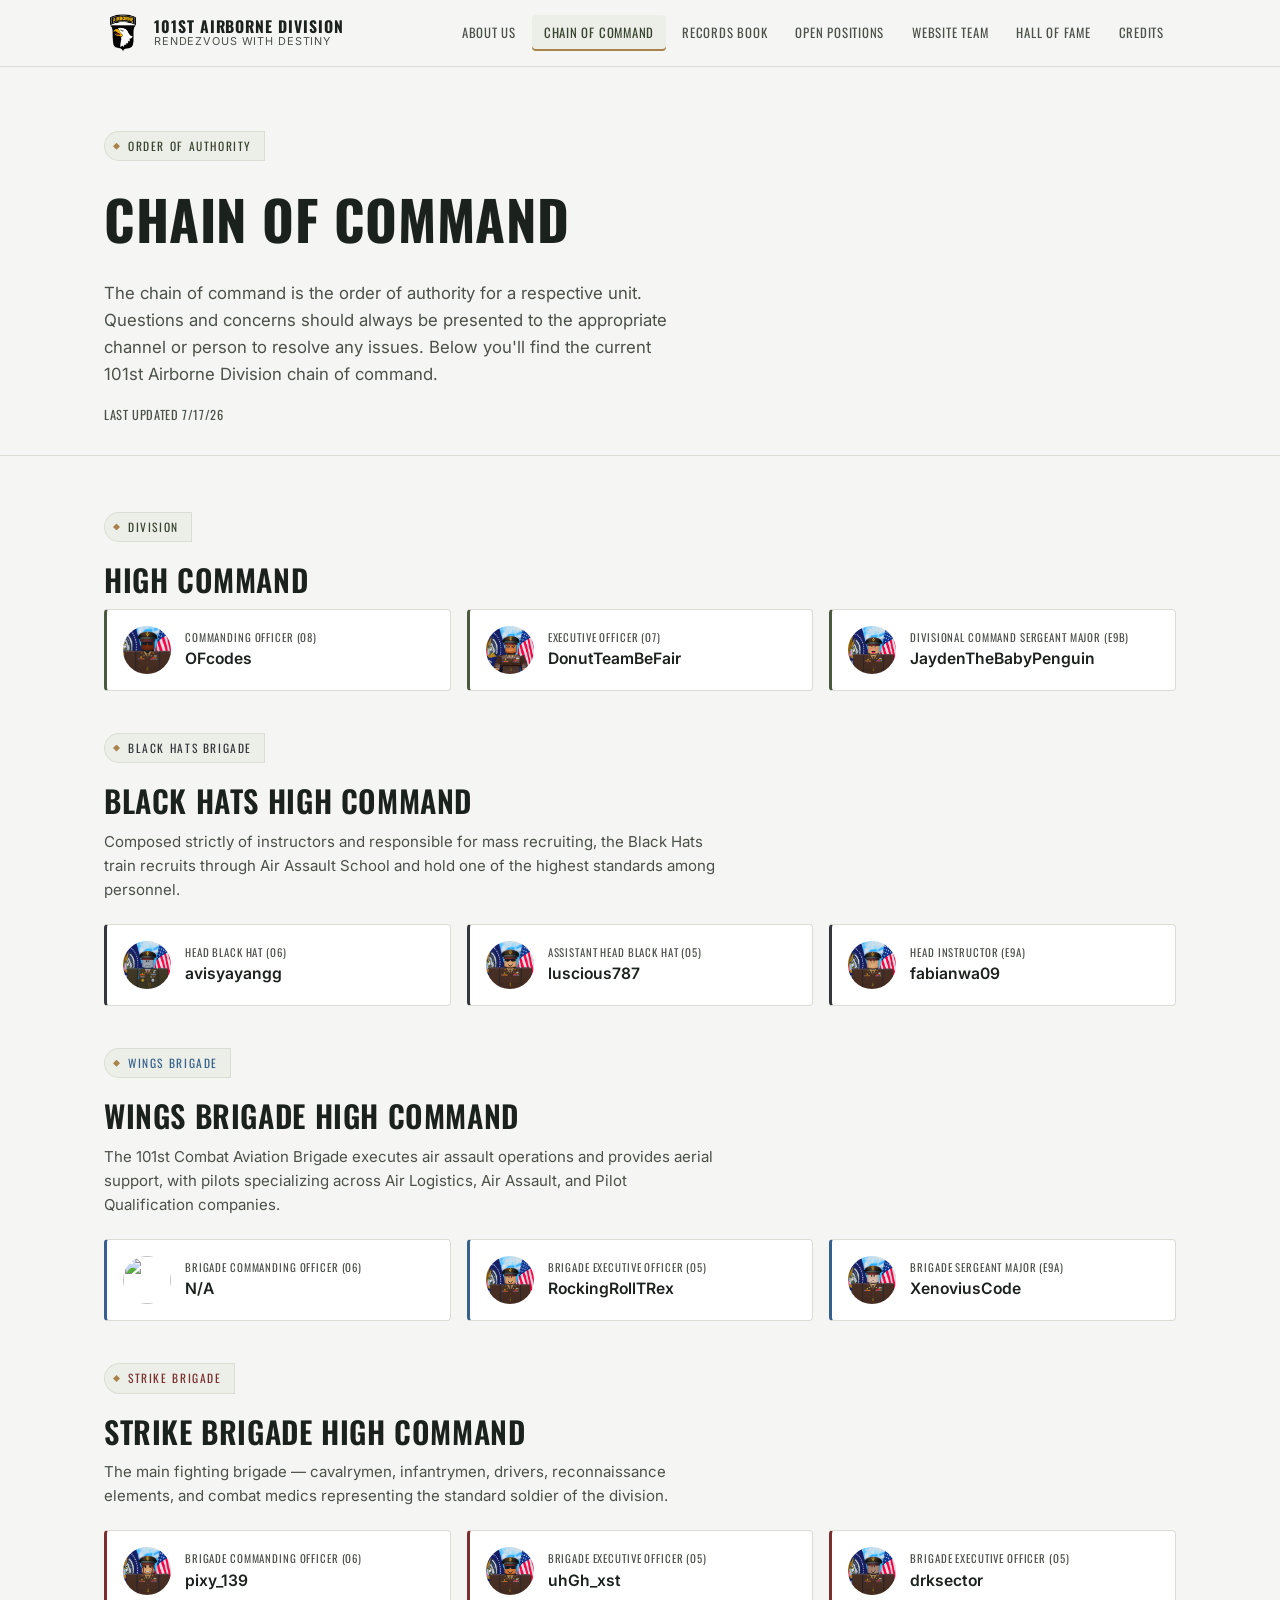
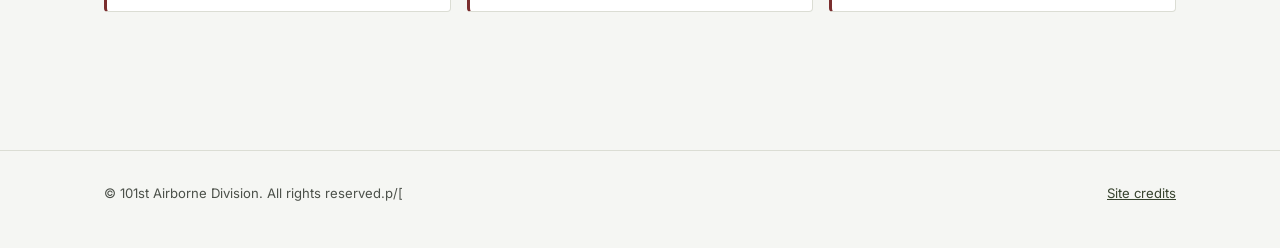
==== chain-of-command.html @ 45d6a577 "first commit" ====
<!doctype html>
<html lang="en">
  <head>
    <meta charset="UTF-8" />
    <meta name="viewport" content="width=device-width, initial-scale=1" />
    <title>101st Airborne Division — Chain of Command</title>
    <meta
      name="description"
      content="The order of authority for the 101st Airborne Division, by brigade."
    />
    <link rel="stylesheet" href="styles.css" />
  </head>
  <body>
    <header class="site-header">
      <div class="nav-row">
        <a class="brand" href="index.html">
          <img src="101stLogo.png" alt="101st Airborne Division crest" />
          <span class="brand-text">
            <span class="unit">101st Airborne Division</span>
            <span class="motto">Rendezvous with Destiny</span>
          </span>
        </a>
        <button class="nav-toggle" aria-label="Toggle navigation">
          <span></span><span></span><span></span>
        </button>
        <nav class="primary">
          <a href="index.html">About Us</a>
          <a href="chain-of-command.html" class="active">Chain of Command</a>
          <a href="records-book.html">Records Book</a>
          <a href="open-positions.html">Open Positions</a>
          <a href="website-team-application.html">Website Team</a>
          <a href="hall-of-fame.html">Hall of Fame</a>
          <a href="credits.html">Credits</a>
        </nav>
      </div>
    </header>

    <section class="hero" style="padding-bottom: 24px">
      <div class="wrap">
        <span class="tag">Order of Authority</span>
        <h1>Chain of Command</h1>
        <p class="lede">
          The chain of command is the order of authority for a respective unit.
          Questions and concerns should always be presented to the appropriate
          channel or person to resolve any issues. Below you'll find the current
          101st Airborne Division chain of command.
        </p>
        <span class="updated">Last updated 7/17/26</span>
      </div>
    </section>

    <section class="block">
      <div class="wrap">
        <div class="roster-group">
          <span class="tag">Division</span>
          <h2>High Command</h2>
          <div class="roster-grid">
            <div class="roster-card">
              <img src="OFcodes.png" />
              <div>
                <div class="role">Commanding Officer (O8)</div>
                <div class="name">OFcodes</div>
              </div>
            </div>
            <div class="roster-card">
              <img src="DonutTeamBeFair.png" alt="" />
              <div>
                <div class="role">Executive Officer (O7)</div>
                <div class="name">DonutTeamBeFair</div>
              </div>
            </div>
            <div class="roster-card">
              <img src="JaydenTheBabyPenguin.png" alt="" />
              <div>
                <div class="role">Divisional Command Sergeant Major (E9B)</div>
                <div class="name">JaydenTheBabyPenguin</div>
              </div>
            </div>
          </div>
        </div>

        <div class="roster-group blackhats">
          <span class="tag slate">Black Hats Brigade</span>
          <h2>Black Hats High Command</h2>
          <p class="desc">
            Composed strictly of instructors and responsible for mass
            recruiting, the Black Hats train recruits through Air Assault School
            and hold one of the highest standards among personnel.
          </p>
          <div class="roster-grid">
            <div class="roster-card">
              <img src="avisyayangg.png" />
              <div>
                <div class="role">Head Black Hat (O6)</div>
                <div class="name">avisyayangg</div>
              </div>
            </div>
            <div class="roster-card">
              <img src="luscious787.png" alt="" />
              <div>
                <div class="role">Assistant Head Black Hat (O5)</div>
                <div class="name">luscious787</div>
              </div>
            </div>
            <div class="roster-card">
              <img src="fabianwa09.png" alt="" />
              <div>
                <div class="role">Head Instructor (E9A)</div>
                <div class="name">fabianwa09</div>
              </div>
            </div>
          </div>
        </div>

        <div class="roster-group wings">
          <span class="tag steel">Wings Brigade</span>
          <h2>Wings Brigade High Command</h2>
          <p class="desc">
            The 101st Combat Aviation Brigade executes air assault operations
            and provides aerial support, with pilots specializing across Air
            Logistics, Air Assault, and Pilot Qualification companies.
          </p>
          <div class="roster-grid">
            <div class="roster-card">
              <img src="alt" ="" />
              <div>
                <div class="role">Brigade Commanding Officer (O6)</div>
                <div class="name">N/A</div>
              </div>
            </div>
            <div class="roster-card">
              <img src="RockingRollTRex.png" alt="" />
              <div>
                <div class="role">Brigade Executive Officer (O5)</div>
                <div class="name">RockingRollTRex</div>
              </div>
            </div>
            <div class="roster-card">
              <img src="XenoviusCode.png" alt="" />
              <div>
                <div class="role">Brigade Sergeant Major (E9A)</div>
                <div class="name">XenoviusCode</div>
              </div>
            </div>
          </div>
        </div>

        <div class="roster-group strike">
          <span class="tag crimson">Strike Brigade</span>
          <h2>Strike Brigade High Command</h2>
          <p class="desc">
            The main fighting brigade — cavalrymen, infantrymen, drivers,
            reconnaissance elements, and combat medics representing the standard
            soldier of the division.
          </p>
          <div class="roster-grid">
            <div class="roster-card">
              <img src="pixy_139.png" alt="" />
              <div>
                <div class="role">Brigade Commanding Officer (O6)</div>
                <div class="name">pixy_139</div>
              </div>
            </div>
            <div class="roster-card">
              <img src="uhGh_xst.png" alt="" />
              <div>
                <div class="role">Brigade Executive Officer (O5)</div>
                <div class="name">uhGh_xst</div>
              </div>
            </div>
            <div class="roster-card">
              <img src="drksector.png" alt="" />
              <div>
                <div class="role">Brigade Executive Officer (O5)</div>
                <div class="name">drksector</div>
              </div>
            </div>
          </div>
        </div>
      </div>
    </section>

    <footer class="site-footer">
      <div class="wrap">
        <p>&copy; 101st Airborne Division. All rights reserved.p/[</p>
        <p><a href="credits.html">Site credits</a></p>
      </div>
    </footer>

    <script src="script.js"></script>
  </body>
</html>
---- styles.css ----
/* ===========================================================
   101st Airborne Division — shared stylesheet
   Tokens
   Color:  --bg #F5F6F3 (paper), --ink #1B211D (near-black green-grey),
           --olive #4B5A3E (division), --gold #A9834B (rank/insignia),
           --steel #35618C (Wings), --crimson #7A2E2E (Strike), --slate #33363A (Black Hats)
   Type:   Display = Oswald (condensed, signage), Body = Inter
   Signature: the "service tag" — a rounded chevron-tab used as eyebrow/badge/divider
=========================================================== */

@import url('https://fonts.googleapis.com/css2?family=Oswald:wght@400;500;600;700&family=Inter:wght@400;500;600;700&display=swap');

:root{
  --bg: #F5F6F3;
  --bg-alt: #ECEEE8;
  --ink: #1B211D;
  --ink-soft: #4B5049;
  --line: #DBDDD4;
  --olive: #4B5A3E;
  --olive-dark: #37432E;
  --gold: #A9834B;
  --steel: #35618C;
  --crimson: #7A2E2E;
  --slate: #33363A;
  --paper-card: #FFFFFF;
  --radius: 4px;
  --max: 1120px;
}

*{ box-sizing: border-box; }
html{ scroll-behavior: smooth; }
body{
  margin:0;
  background: var(--bg);
  color: var(--ink);
  font-family: 'Inter', system-ui, sans-serif;
  font-size: 16px;
  line-height: 1.6;
  -webkit-font-smoothing: antialiased;
}
h1,h2,h3,h4{
  font-family: 'Oswald', 'Inter', sans-serif;
  font-weight: 600;
  text-transform: uppercase;
  letter-spacing: 0.02em;
  margin: 0 0 0.5em;
  color: var(--ink);
}
h1{ font-size: clamp(2.1rem, 5vw, 3.4rem); font-weight: 700; letter-spacing: 0.01em; }
h2{ font-size: clamp(1.4rem, 3vw, 1.9rem); }
h3{ font-size: 1.1rem; letter-spacing: 0.04em; }
p{ margin: 0 0 1em; color: var(--ink-soft); }
a{ color: var(--olive-dark); }
img{ max-width: 100%; display:block; }
:focus-visible{ outline: 2px solid var(--gold); outline-offset: 3px; }

.wrap{ max-width: var(--max); margin: 0 auto; padding: 0 24px; }

/* ---------- Header / Nav ---------- */
.site-header{
  position: sticky; top:0; z-index: 50;
  background: rgba(245,246,243,0.92);
  backdrop-filter: blur(6px);
  border-bottom: 1px solid var(--line);
}
.nav-row{
  display:flex; align-items:center; justify-content: space-between;
  padding: 14px 24px;
  max-width: var(--max); margin: 0 auto;
}
.brand{
  display:flex; align-items:center; gap:12px;
  text-decoration:none; color: var(--ink);
}
.brand img{ width:38px; height:38px; border-radius: 3px; object-fit:cover; }
.brand-text{ display:flex; flex-direction:column; line-height:1.1; }
.brand-text .unit{ font-family:'Oswald',sans-serif; font-weight:700; font-size:0.98rem; letter-spacing:0.06em; text-transform:uppercase; }
.brand-text .motto{ font-size:0.68rem; color: var(--ink-soft); letter-spacing:0.08em; text-transform:uppercase; }

nav.primary{ display:flex; gap: 4px; flex-wrap:wrap; }
nav.primary a{
  text-decoration:none;
  color: var(--ink-soft);
  font-family:'Oswald',sans-serif;
  font-size: 0.8rem;
  letter-spacing: 0.06em;
  text-transform: uppercase;
  padding: 8px 12px;
  border-radius: var(--radius);
  transition: background 0.15s, color 0.15s;
}
nav.primary a:hover{ background: var(--bg-alt); color: var(--ink); }
nav.primary a.active{ color: var(--olive-dark); background: var(--bg-alt); box-shadow: inset 0 -2px 0 var(--gold); }

.nav-toggle{ display:none; background:none; border:1px solid var(--line); border-radius: var(--radius); padding:8px 10px; cursor:pointer; }
.nav-toggle span{ display:block; width:20px; height:2px; background: var(--ink); margin:4px 0; }

@media (max-width: 860px){
  nav.primary{
    display:none;
    position:absolute; top:100%; left:0; right:0;
    background: var(--bg); border-bottom:1px solid var(--line);
    flex-direction:column; padding: 8px 24px 16px;
  }
  nav.primary.open{ display:flex; }
  .nav-toggle{ display:block; }
}

/* ---------- Service Tag (signature element) ---------- */
.tag{
  display:inline-flex; align-items:center; gap:8px;
  font-family:'Oswald',sans-serif;
  font-size: 0.72rem;
  letter-spacing: 0.14em;
  text-transform: uppercase;
  color: var(--olive-dark);
  background: var(--bg-alt);
  border: 1px solid var(--line);
  padding: 5px 12px 5px 8px;
  border-radius: 999px 4px 4px 999px;
  margin-bottom: 14px;
}
.tag::before{
  content:"";
  width:7px; height:7px;
  background: var(--gold);
  clip-path: polygon(50% 0%, 100% 50%, 50% 100%, 0% 50%);
  flex: none;
}
.tag.steel{ color: var(--steel); }
.tag.crimson{ color: var(--crimson); }
.tag.slate{ color: var(--slate); }

/* chevron divider */
.chevrons{ display:flex; gap:6px; margin: 28px 0; align-items:center; }
.chevrons span{
  width: 14px; height:14px;
  border-top: 2px solid var(--gold);
  border-right: 2px solid var(--gold);
  transform: rotate(45deg);
  opacity: 0.85;
}
.chevrons span:nth-child(2){ opacity:0.55; }
.chevrons span:nth-child(3){ opacity:0.3; }
.chevrons.center{ justify-content:center; }

/* ---------- Hero ---------- */
.hero{
  padding: 64px 0 40px;
  border-bottom: 1px solid var(--line);
}
.hero-grid{
  display:grid; grid-template-columns: 1.1fr 0.9fr; gap: 48px; align-items:center;
}
.hero h1{ margin-bottom: 18px; }
.hero p.lede{ font-size: 1.05rem; max-width: 52ch; }
.hero-img{
  border-radius: var(--radius);
  overflow:hidden;
  border: 1px solid var(--line);
  box-shadow: 0 18px 40px -20px rgba(27,33,29,0.35);
  aspect-ratio: 4/3;
}
.hero-img img{ width:100%; height:100%; object-fit:cover; }
.quote-line{
  font-family:'Oswald',sans-serif;
  font-style: normal;
  font-size: 1.1rem;
  letter-spacing: 0.04em;
  color: var(--olive-dark);
  border-left: 3px solid var(--gold);
  padding-left: 14px;
  margin-top: 20px;
}
@media (max-width: 860px){
  .hero-grid{ grid-template-columns: 1fr; }
}

/* ---------- Section shell ---------- */
section.block{ padding: 56px 0; }
section.block.alt{ background: var(--bg-alt); }
section.block .section-head{ max-width: 62ch; margin-bottom: 32px; }

/* ---------- Brigade cards ---------- */
.brigade-grid{
  display:grid; grid-template-columns: repeat(3, 1fr); gap: 20px;
}
@media (max-width: 900px){ .brigade-grid{ grid-template-columns: 1fr; } }

.brigade-card{
  background: var(--paper-card);
  border: 1px solid var(--line);
  border-radius: var(--radius);
  overflow:hidden;
  display:flex; flex-direction:column;
  border-top: 3px solid var(--olive);
}
.brigade-card.wings{ border-top-color: var(--steel); }
.brigade-card.strike{ border-top-color: var(--crimson); }
.brigade-card.blackhats{ border-top-color: var(--slate); }
.brigade-card img{ aspect-ratio: 16/10; object-fit:cover; }
.brigade-card .body{ padding: 20px 20px 24px; flex:1; display:flex; flex-direction:column; }
.brigade-card h3{ margin-bottom: 10px; }
.brigade-card p{ font-size: 0.94rem; flex:1; }
.brigade-card .motto{
  font-family:'Oswald',sans-serif; text-transform:uppercase; letter-spacing:0.06em;
  font-size: 0.78rem; color: var(--ink-soft); margin-top: 10px;
}

/* ---------- Command roster ---------- */
.roster-group{ margin-bottom: 42px; }
.roster-group h2{ margin-bottom: 4px; }
.roster-group .desc{ max-width: 68ch; margin-bottom: 22px; font-size: 0.94rem; }
.roster-grid{
  display:grid; grid-template-columns: repeat(auto-fit, minmax(220px, 1fr)); gap: 16px;
}
.roster-card{
  background: var(--paper-card);
  border: 1px solid var(--line);
  border-radius: var(--radius);
  padding: 16px;
  display:flex; gap:14px; align-items:center;
  border-left: 3px solid var(--olive);
}
.roster-group.wings .roster-card{ border-left-color: var(--steel); }
.roster-group.strike .roster-card{ border-left-color: var(--crimson); }
.roster-group.blackhats .roster-card{ border-left-color: var(--slate); }
.roster-card img{ width:48px; height:48px; border-radius:50%; object-fit:cover; flex:none; }
.roster-card .role{ font-size: 0.68rem; letter-spacing: 0.08em; text-transform:uppercase; color: var(--ink-soft); font-family:'Oswald',sans-serif; }
.roster-card .name{ font-weight:600; font-size: 0.98rem; }

/* ---------- Records ---------- */
.record-list{ display:flex; flex-direction:column; gap: 18px; }
.record-card{
  background: var(--paper-card);
  border: 1px solid var(--line);
  border-radius: var(--radius);
  padding: 22px 24px;
  display:grid; grid-template-columns: 120px 1fr; gap: 22px; align-items:center;
}
.record-card .stat{
  font-family:'Oswald',sans-serif; font-weight:700; font-size: 2.4rem; color: var(--olive-dark);
  line-height:1;
}
.record-card .stat small{ display:block; font-family:'Inter',sans-serif; font-weight:500; font-size:0.62rem; letter-spacing:0.08em; text-transform:uppercase; color: var(--ink-soft); margin-top:4px; }
.record-card h3{ margin-bottom:6px; }
.record-card p{ margin:0; font-size:0.92rem; }
@media (max-width:640px){
  .record-card{ grid-template-columns: 1fr; }
  .record-card .stat{ font-size: 1.8rem; }
}

/* ---------- Open positions ---------- */
.position-card{
  background: var(--paper-card);
  border: 1px solid var(--line);
  border-radius: var(--radius);
  padding: 24px;
  margin-bottom: 20px;
}
.position-head{ display:flex; flex-wrap:wrap; gap:10px 18px; align-items:baseline; justify-content:space-between; margin-bottom: 10px;}
.position-head h3{ margin:0; }
.btn{
  display:inline-block;
  font-family:'Oswald',sans-serif; text-transform:uppercase; letter-spacing:0.06em; font-size:0.78rem;
  background: var(--olive); color:#fff; text-decoration:none;
  padding: 9px 16px; border-radius: var(--radius);
  transition: background .15s;
}
.btn:hover{ background: var(--olive-dark); }
.btn.outline{ background:transparent; color:var(--olive-dark); border:1px solid var(--olive); }
.btn.outline:hover{ background: var(--olive); color:#fff; }
.link-row{ display:flex; flex-wrap:wrap; gap:10px; margin: 14px 0 18px; }

.two-col{ display:grid; grid-template-columns: repeat(auto-fit, minmax(240px,1fr)); gap: 20px; }
.list-plain{ margin:0 0 1em; padding-left: 1.1em; color: var(--ink-soft); }
.list-plain li{ margin-bottom: 4px; }
.pill-row{ display:flex; flex-wrap:wrap; gap:8px; margin: 10px 0 16px; }
.pill{
  font-size:0.74rem; font-family:'Oswald',sans-serif; letter-spacing:0.05em; text-transform:uppercase;
  background: var(--bg-alt); border:1px solid var(--line); padding: 4px 10px; border-radius: 999px;
  color: var(--ink-soft);
}

/* ---------- Hall of fame timeline ---------- */
.timeline{ position:relative; padding-left: 28px; border-left: 2px solid var(--line); }
.timeline-item{ position:relative; padding-bottom: 30px; }
.timeline-item::before{
  content:""; position:absolute; left:-34px; top:4px;
  width:10px; height:10px; border-radius:50%;
  background: var(--gold); border: 2px solid var(--bg);
  box-shadow: 0 0 0 2px var(--gold);
}
.timeline-item h3{ margin-bottom:2px; }
.timeline-item .served{ font-size:0.82rem; color: var(--ink-soft); margin-bottom:6px; font-family:'Oswald',sans-serif; letter-spacing:0.04em;}

/* ---------- Credits ---------- */
.credit-card{
  background: var(--paper-card); border:1px solid var(--line); border-radius: var(--radius);
  padding: 24px; display:flex; gap:16px; align-items:center;
}
.credit-card img{ width:64px; height:64px; border-radius:50%; object-fit:cover; }
.credit-card h3{ margin-bottom:2px; }
.credit-card p{ margin:0; font-size:0.9rem; }

/* ---------- Requirements box ---------- */
.req-box{
  background: var(--paper-card); border:1px solid var(--line); border-left: 3px solid var(--gold);
  border-radius: var(--radius); padding: 22px 24px; margin-bottom: 24px;
}
.req-box ol, .req-box ul{ margin: 10px 0 0; padding-left: 1.2em; color: var(--ink-soft); }
.req-box li{ margin-bottom: 6px; }

/* ---------- Footer ---------- */
footer.site-footer{
  border-top: 1px solid var(--line);
  padding: 32px 0 44px;
  margin-top: 40px;
}
footer.site-footer .wrap{ display:flex; flex-wrap:wrap; gap:12px; justify-content:space-between; align-items:center; }
footer.site-footer p{ margin:0; font-size:0.82rem; color: var(--ink-soft); }
.updated{ font-size:0.78rem; color: var(--ink-soft); font-family:'Oswald',sans-serif; letter-spacing:0.05em; text-transform:uppercase; margin-bottom: 6px; display:block; }
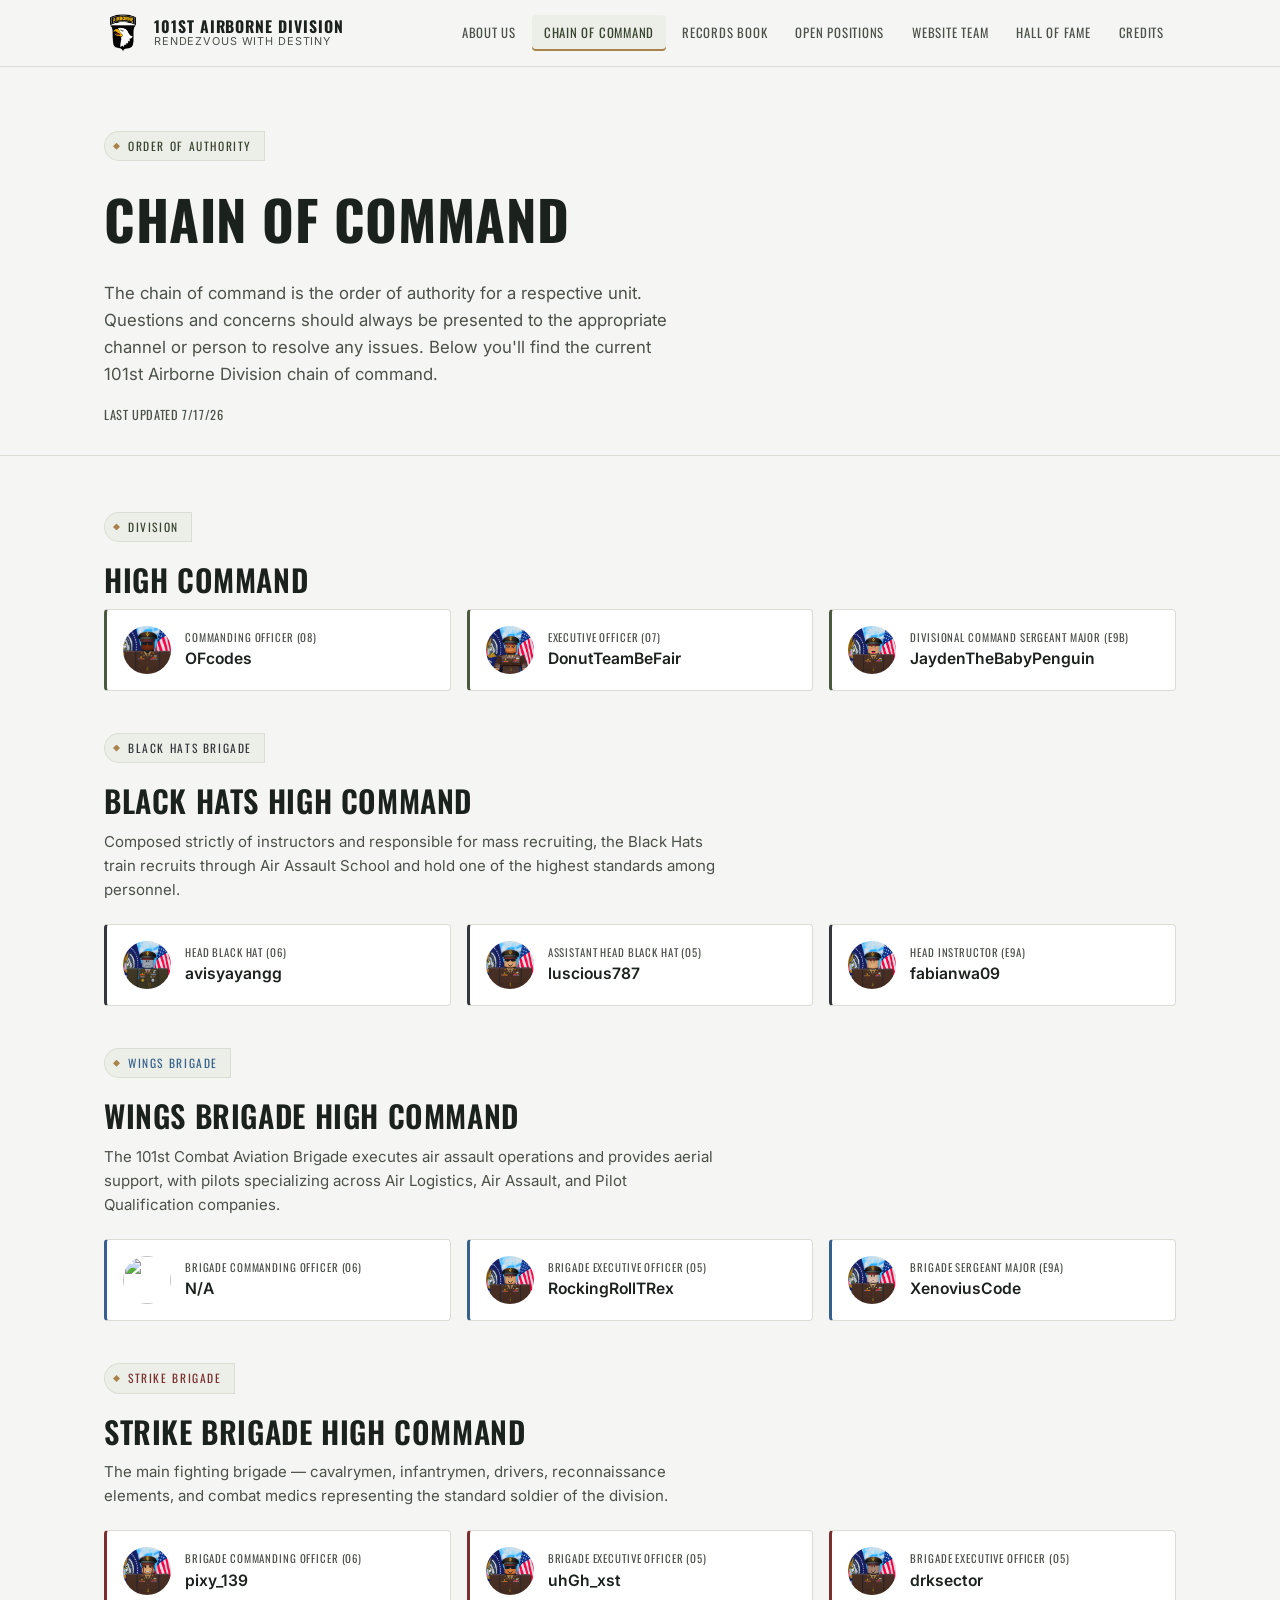
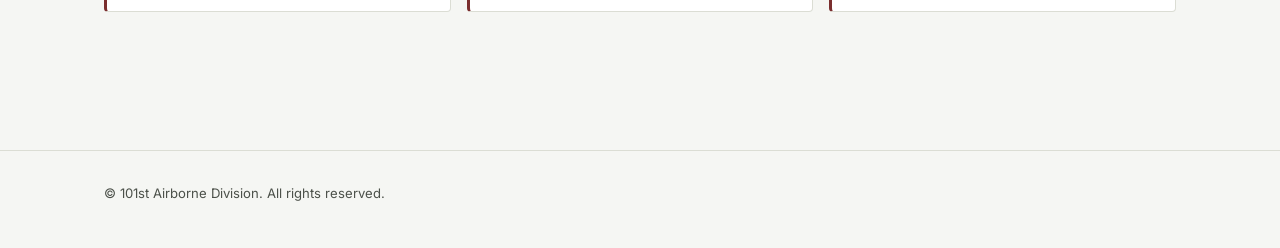
==== commit a33cc317: "Removed "Site Credits" from footer" ====
--- a/chain-of-command.html
+++ b/chain-of-command.html
@@ -3,7 +3,7 @@
   <head>
     <meta charset="UTF-8" />
     <meta name="viewport" content="width=device-width, initial-scale=1" />
-    <title>101st Airborne Division — Chain of Command</title>
+    <title>101st Airborne Division - Chain of Command</title>
     <meta
       name="description"
       content="The order of authority for the 101st Airborne Division, by brigade."
@@ -182,8 +182,7 @@
 
     <footer class="site-footer">
       <div class="wrap">
-        <p>&copy; 101st Airborne Division. All rights reserved.p/[</p>
-        <p><a href="credits.html">Site credits</a></p>
+        <p>&copy; 101st Airborne Division. All rights reserved.</p>
       </div>
     </footer>
 
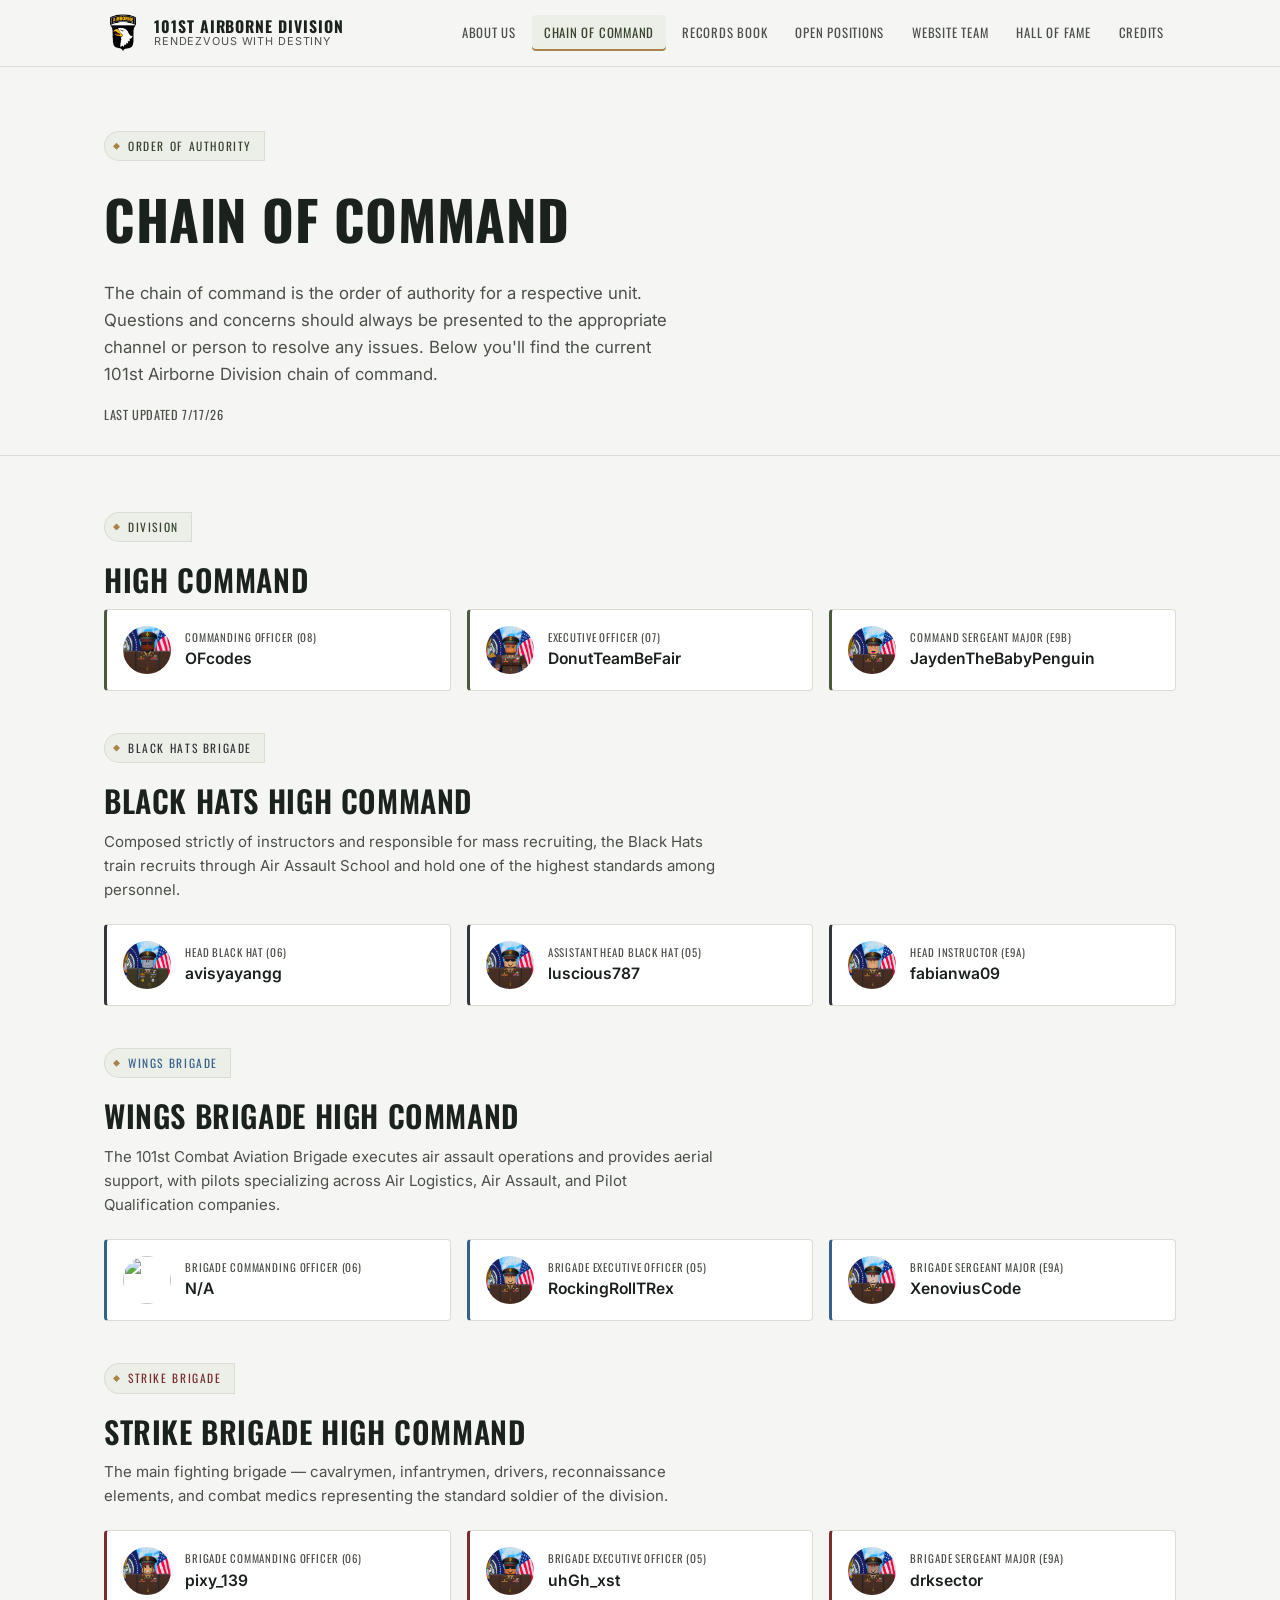
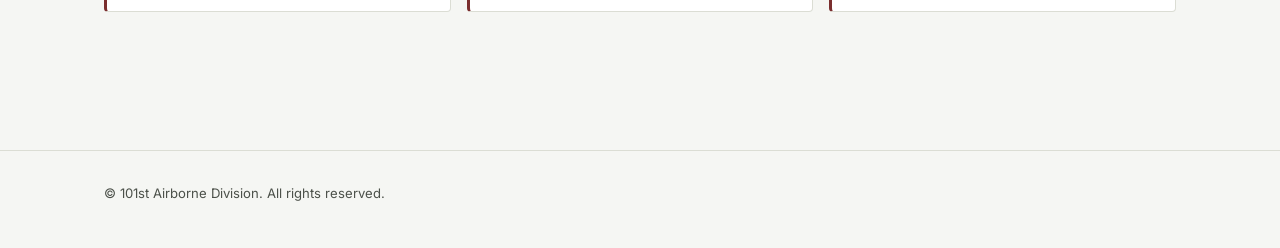
==== commit dd3dfada: "CoC Update of errors" ====
--- a/chain-of-command.html
+++ b/chain-of-command.html
@@ -72,7 +72,7 @@
             <div class="roster-card">
               <img src="JaydenTheBabyPenguin.png" alt="" />
               <div>
-                <div class="role">Divisional Command Sergeant Major (E9B)</div>
+                <div class="role">Command Sergeant Major (E9B)</div>
                 <div class="name">JaydenTheBabyPenguin</div>
               </div>
             </div>
@@ -171,7 +171,7 @@
             <div class="roster-card">
               <img src="drksector.png" alt="" />
               <div>
-                <div class="role">Brigade Executive Officer (O5)</div>
+                <div class="role">Brigade Sergeant Major (E9A)</div>
                 <div class="name">drksector</div>
               </div>
             </div>
